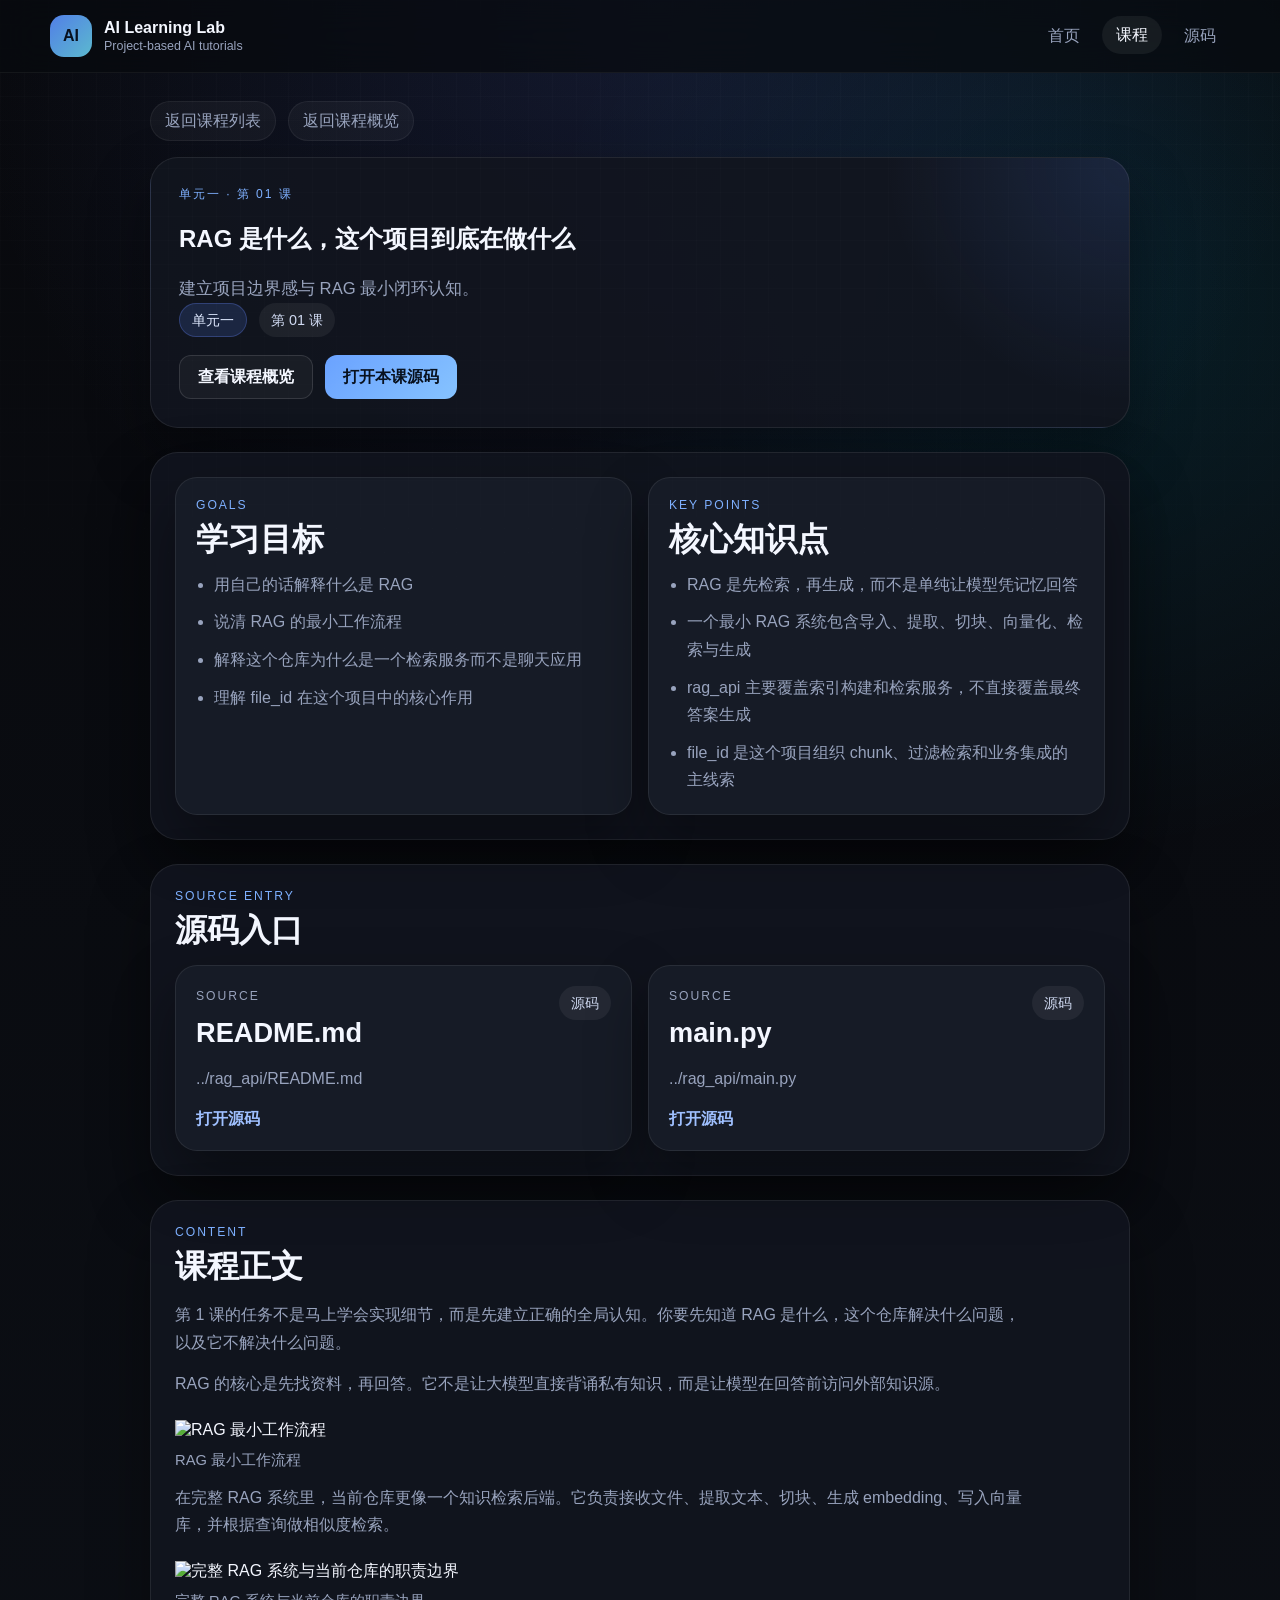
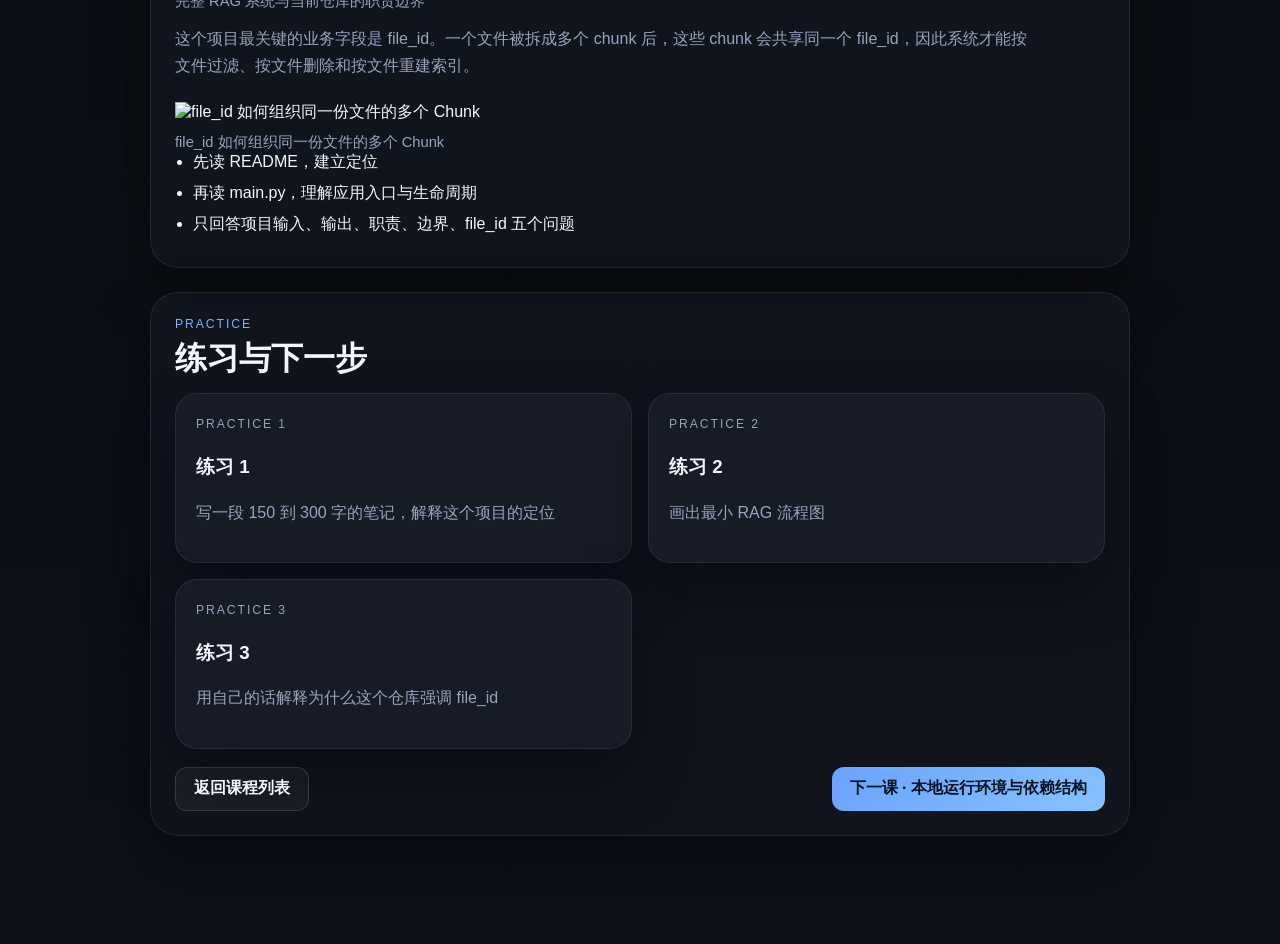
==== lesson-reader.html @ 33f9e63a "feat: split lesson overview and reader pages" ====
<!DOCTYPE html>
<html lang="zh-CN">
  <head>
    <meta charset="UTF-8" />
    <meta name="viewport" content="width=device-width, initial-scale=1.0" />
    <title>课程正文 | AI Learning Lab</title>
    <meta
      name="description"
      content="AI Learning Lab 正文页。专注阅读单节课程内容。"
    />
    <link rel="stylesheet" href="./styles.css" />
  </head>
  <body class="site-page lesson-reader-page">
    <header class="topbar">
      <div class="topbar-inner">
        <a class="brand" href="./index.html">
          <span class="brand-mark">AI</span>
          <span class="brand-text">
            <strong>AI Learning Lab</strong>
            <small>Project-based AI tutorials</small>
          </span>
        </a>
        <nav class="topnav" aria-label="Primary">
          <a href="./index.html">首页</a>
          <a href="./project-rag-api.html" class="is-active">课程</a>
          <a href="https://github.com/xiaoboRao/rag_api" target="_blank" rel="noreferrer">源码</a>
        </nav>
      </div>
    </header>

    <main class="site-shell reader-shell">
      <div class="reader-back-row">
        <a class="back-link" href="./project-rag-api.html">返回课程列表</a>
        <a class="back-link" href="./lesson.html?id=1" id="back-to-overview">返回课程概览</a>
      </div>

      <section class="reader-header">
        <div class="reader-header-copy">
          <p class="section-kicker" id="reader-kicker">课程正文</p>
          <h1 id="reader-title">加载中</h1>
          <p class="lesson-description" id="reader-description">正在准备正文内容。</p>

          <div class="lesson-meta-strip">
            <span class="badge badge-accent" id="reader-unit">单元一</span>
            <span class="badge badge-soft" id="reader-number">第 01 课</span>
          </div>

          <div class="reader-actions">
            <a class="button ghost" href="./lesson.html?id=1" id="reader-overview-link">查看课程概览</a>
            <a class="button primary" href="./project-rag-api.html" id="reader-source-link">打开源码入口</a>
          </div>
        </div>
      </section>

      <section class="portal-section summary-section">
        <div class="summary-columns">
          <article class="info-panel">
            <div class="section-heading compact">
              <div>
                <p class="section-kicker">Goals</p>
                <h2>学习目标</h2>
              </div>
            </div>
            <ul id="reader-goals-list" class="detail-list"></ul>
          </article>

          <article class="info-panel">
            <div class="section-heading compact">
              <div>
                <p class="section-kicker">Key Points</p>
                <h2>核心知识点</h2>
              </div>
            </div>
            <ul id="reader-points-list" class="detail-list"></ul>
          </article>
        </div>
      </section>

      <section class="portal-section">
        <div class="section-heading">
          <div>
            <p class="section-kicker">Source Entry</p>
            <h2>源码入口</h2>
          </div>
        </div>
        <div id="reader-reading-list" class="card-grid source-grid"></div>
      </section>

      <section class="portal-section reader-article-panel">
        <div class="section-heading">
          <div>
            <p class="section-kicker">Content</p>
            <h2>课程正文</h2>
          </div>
        </div>
        <div id="reader-article" class="lesson-article"></div>
      </section>

      <section class="portal-section">
        <div class="section-heading">
          <div>
            <p class="section-kicker">Practice</p>
            <h2>练习与下一步</h2>
          </div>
        </div>
        <div id="reader-action-list" class="card-grid practice-grid"></div>
        <div class="pager-row">
          <a id="reader-prev-lesson" class="button ghost" href="./project-rag-api.html">上一课</a>
          <a id="reader-next-lesson" class="button primary" href="./project-rag-api.html">下一课</a>
        </div>
      </section>
    </main>

    <script src="./course-data.js"></script>
    <script src="./lesson-reader.js"></script>
  </body>
</html>
---- styles.css ----
:root {
  --bg: #0a0c11;
  --bg-alt: #10141d;
  --panel: rgba(18, 21, 31, 0.92);
  --panel-strong: #161b26;
  --panel-soft: rgba(28, 33, 48, 0.9);
  --line: rgba(255, 255, 255, 0.08);
  --line-strong: rgba(104, 133, 255, 0.28);
  --text: #f4f7ff;
  --muted: #98a3bd;
  --accent: #5a8cff;
  --accent-strong: #7ca4ff;
  --accent-soft: rgba(90, 140, 255, 0.16);
  --green: #5ed09a;
  --shadow: 0 28px 60px rgba(0, 0, 0, 0.38);
  --radius-xl: 26px;
  --radius-lg: 20px;
  --radius-md: 16px;
  --font-sans: "Avenir Next", "PingFang SC", "Hiragino Sans GB", "Microsoft YaHei", sans-serif;
  --font-display: "Trebuchet MS", "Avenir Next", "PingFang SC", sans-serif;
}

* {
  box-sizing: border-box;
}

html {
  scroll-behavior: smooth;
}

body {
  margin: 0;
  min-height: 100vh;
  color: var(--text);
  background:
    radial-gradient(circle at top, rgba(71, 96, 198, 0.18), transparent 26%),
    radial-gradient(circle at 85% 12%, rgba(0, 211, 255, 0.1), transparent 22%),
    linear-gradient(180deg, #08090d 0%, #0d1118 100%);
  font-family: var(--font-sans);
}

body::before {
  content: "";
  position: fixed;
  inset: 0;
  pointer-events: none;
  background-image:
    linear-gradient(rgba(255, 255, 255, 0.018) 1px, transparent 1px),
    linear-gradient(90deg, rgba(255, 255, 255, 0.018) 1px, transparent 1px);
  background-size: 24px 24px;
  mask-image: linear-gradient(180deg, rgba(0, 0, 0, 0.8), transparent 92%);
}

a {
  color: inherit;
  text-decoration: none;
}

code {
  padding: 0.12rem 0.42rem;
  border-radius: 999px;
  background: rgba(255, 255, 255, 0.08);
  color: #d9e5ff;
  font-size: 0.92em;
}

img {
  max-width: 100%;
  display: block;
}

.site-shell {
  width: min(calc(100% - 32px), 1180px);
  margin: 0 auto 56px;
}

.topbar {
  position: sticky;
  top: 0;
  z-index: 40;
  backdrop-filter: blur(18px);
  background: rgba(8, 10, 15, 0.72);
  border-bottom: 1px solid rgba(255, 255, 255, 0.05);
}

.topbar-inner {
  width: min(calc(100% - 32px), 1180px);
  margin: 0 auto;
  min-height: 72px;
  display: flex;
  align-items: center;
  justify-content: space-between;
  gap: 16px;
}

.brand {
  display: inline-flex;
  align-items: center;
  gap: 12px;
}

.brand-mark {
  width: 42px;
  height: 42px;
  border-radius: 14px;
  display: grid;
  place-items: center;
  background: linear-gradient(135deg, rgba(90, 140, 255, 0.9), rgba(113, 230, 255, 0.8));
  color: #07101f;
  font-weight: 800;
}

.brand-text {
  display: grid;
  gap: 2px;
}

.brand-text strong,
.hero-panel h1,
.portal-card h3,
.section-heading h2,
.catalog-title,
.lesson-summary h1,
.source-card h3,
.info-panel h2 {
  font-family: var(--font-display);
}

.brand-text small {
  color: var(--muted);
  font-size: 0.78rem;
}

.topnav {
  display: inline-flex;
  align-items: center;
  gap: 8px;
}

.topnav a {
  min-height: 38px;
  padding: 0 14px;
  border-radius: 999px;
  display: inline-flex;
  align-items: center;
  color: var(--muted);
  transition: background-color 180ms ease, color 180ms ease, transform 180ms ease;
}

.topnav a:hover,
.topnav a.is-active {
  color: var(--text);
  background: rgba(255, 255, 255, 0.06);
  transform: translateY(-1px);
}

.hero-panel,
.portal-section,
.portal-card,
.catalog-item,
.info-panel,
.stat-card,
.source-card,
.practice-card,
.lesson-hero {
  border: 1px solid var(--line);
  background: var(--panel);
  box-shadow: var(--shadow);
}

.hero-panel {
  margin-top: 28px;
  padding: 30px;
  border-radius: 30px;
  display: grid;
  grid-template-columns: minmax(0, 1.1fr) 320px;
  gap: 24px;
  position: relative;
  overflow: hidden;
}

.hero-panel::after,
.lesson-hero::after {
  content: "";
  position: absolute;
  inset: auto -12% -42% auto;
  width: 280px;
  height: 280px;
  border-radius: 50%;
  background: radial-gradient(circle, rgba(90, 140, 255, 0.24), transparent 70%);
  pointer-events: none;
}

.hero-copy {
  position: relative;
  z-index: 1;
}

.hero-kicker,
.section-kicker {
  margin: 0 0 10px;
  font-size: 0.76rem;
  letter-spacing: 0.16em;
  text-transform: uppercase;
  color: #7eb0ff;
}

.hero-panel h1,
.lesson-summary h1 {
  margin: 0;
  line-height: 1.02;
}

.hero-panel h1 {
  font-size: clamp(2.6rem, 6vw, 4.8rem);
  max-width: 720px;
}

.hero-lead,
.section-note,
.portal-card p,
.catalog-item p,
.source-card p,
.lesson-description,
.detail-list li,
.lesson-article p,
.practice-card p {
  color: var(--muted);
  line-height: 1.72;
}

.hero-lead,
.lesson-description {
  margin: 16px 0 0;
  max-width: 720px;
  font-size: 1.04rem;
}

.hero-actions,
.lesson-action-row,
.pager-row,
.tag-row,
.chip-row,
.lesson-meta-strip {
  display: flex;
  flex-wrap: wrap;
  gap: 12px;
}

.hero-actions {
  margin-top: 26px;
}

.button {
  min-height: 44px;
  padding: 0 18px;
  border-radius: 12px;
  display: inline-flex;
  align-items: center;
  justify-content: center;
  font-weight: 600;
  transition: transform 180ms ease, background-color 180ms ease, border-color 180ms ease;
}

.button:hover {
  transform: translateY(-2px);
}

.button.primary {
  color: #08111f;
  background: linear-gradient(135deg, #6aa2ff, #86c3ff);
}

.button.ghost {
  color: var(--text);
  border: 1px solid rgba(255, 255, 255, 0.12);
  background: rgba(255, 255, 255, 0.04);
}

.hero-preview,
.lesson-poster {
  min-height: 260px;
  border-radius: 24px;
  border: 1px solid rgba(255, 255, 255, 0.08);
  background:
    radial-gradient(circle at 24% 18%, rgba(126, 176, 255, 0.38), transparent 24%),
    linear-gradient(180deg, rgba(16, 21, 33, 0.95), rgba(11, 14, 22, 0.98));
  position: relative;
  overflow: hidden;
}

.preview-grid {
  position: absolute;
  inset: 18px;
  display: grid;
  grid-template-columns: repeat(3, 1fr);
  gap: 12px;
}

.preview-grid span,
.lesson-poster-art::before,
.lesson-poster-art::after {
  border-radius: 18px;
  background: linear-gradient(180deg, rgba(90, 140, 255, 0.2), rgba(255, 255, 255, 0.03));
  border: 1px solid rgba(255, 255, 255, 0.08);
}

.preview-grid span:nth-child(1) {
  grid-row: span 2;
}

.preview-grid span:nth-child(4) {
  grid-column: span 2;
}

.chip-row {
  margin: 18px 0 28px;
}

.chip,
.badge,
.tag {
  display: inline-flex;
  align-items: center;
  min-height: 34px;
  padding: 0 12px;
  border-radius: 999px;
  font-size: 0.9rem;
}

.chip {
  color: var(--muted);
  background: rgba(255, 255, 255, 0.04);
  border: 1px solid rgba(255, 255, 255, 0.06);
}

.chip.is-selected,
.badge-accent {
  color: #dfe9ff;
  background: var(--accent-soft);
  border: 1px solid var(--line-strong);
}

.badge-soft,
.tag {
  color: #d0daf2;
  background: rgba(255, 255, 255, 0.06);
}

.portal-section {
  padding: 24px;
  border-radius: 28px;
  margin-bottom: 24px;
}

.section-heading {
  margin-bottom: 18px;
  display: flex;
  justify-content: space-between;
  gap: 16px;
  align-items: end;
}

.section-heading.compact {
  margin-bottom: 14px;
}

.section-heading h2,
.info-panel h2 {
  margin: 0;
  font-size: clamp(1.5rem, 3vw, 2rem);
  line-height: 1.08;
}

.card-grid {
  display: grid;
  gap: 16px;
}

.home-project-grid {
  grid-template-columns: minmax(0, 1fr);
}

.units-grid {
  grid-template-columns: repeat(2, minmax(0, 1fr));
}

.source-grid,
.practice-grid {
  grid-template-columns: repeat(2, minmax(0, 1fr));
}

.portal-card,
.source-card,
.practice-card,
.info-panel,
.catalog-item {
  border-radius: 22px;
  transition: transform 180ms ease, border-color 180ms ease, background-color 180ms ease;
}

.portal-card:hover,
.source-card:hover,
.practice-card:hover,
.catalog-item:hover {
  transform: translateY(-3px);
  border-color: rgba(126, 176, 255, 0.26);
}

.featured-project {
  display: grid;
  grid-template-columns: 300px minmax(0, 1fr);
  gap: 22px;
  padding: 22px;
}

.card-cover {
  min-height: 240px;
  border-radius: 20px;
  border: 1px solid rgba(255, 255, 255, 0.06);
  position: relative;
  overflow: hidden;
}

.rag-cover {
  background:
    radial-gradient(circle at 18% 22%, rgba(106, 162, 255, 0.6), transparent 24%),
    radial-gradient(circle at 78% 72%, rgba(94, 208, 154, 0.2), transparent 24%),
    linear-gradient(160deg, #0b1120 0%, #16192a 60%, #0f1017 100%);
}

.cover-orbit {
  position: absolute;
  inset: 18px;
  border-radius: 50%;
  border: 1px solid rgba(126, 176, 255, 0.24);
}

.orbit-b {
  inset: 48px;
}

.cover-glow {
  position: absolute;
  inset: auto 18% 18% auto;
  width: 120px;
  height: 120px;
  border-radius: 50%;
  background: radial-gradient(circle, rgba(126, 176, 255, 0.32), transparent 70%);
}

.card-body {
  display: grid;
  align-content: start;
  gap: 14px;
}

.card-meta {
  display: flex;
  justify-content: space-between;
  gap: 12px;
  align-items: center;
}

.meta-text {
  color: var(--muted);
  font-size: 0.92rem;
}

.portal-card h3,
.source-card h3 {
  margin: 0;
  font-size: 1.7rem;
}

.card-link {
  color: #9fc0ff;
  font-weight: 600;
}

.back-link {
  display: inline-flex;
  min-height: 40px;
  align-items: center;
  padding: 0 14px;
  margin: 28px 0 16px;
  border-radius: 999px;
  color: var(--muted);
  background: rgba(255, 255, 255, 0.04);
  border: 1px solid rgba(255, 255, 255, 0.06);
}

.project-hero {
  grid-template-columns: minmax(0, 1fr) 280px;
}

.project-stats {
  display: grid;
  gap: 14px;
}

.stat-card {
  padding: 20px;
  border-radius: 20px;
  background: var(--panel-soft);
}

.stat-card strong {
  display: block;
  font-size: 2.2rem;
  font-family: var(--font-display);
}

.stat-card span {
  color: var(--muted);
}

.unit-card {
  padding: 20px;
}

.unit-top {
  display: flex;
  gap: 14px;
  align-items: start;
  margin-bottom: 14px;
}

.unit-index,
.catalog-index {
  width: 52px;
  height: 52px;
  border-radius: 16px;
  display: grid;
  place-items: center;
  color: #dfe9ff;
  background: linear-gradient(135deg, rgba(90, 140, 255, 0.3), rgba(90, 140, 255, 0.08));
  border: 1px solid rgba(126, 176, 255, 0.24);
  flex: none;
  font-weight: 700;
}

.unit-card h3,
.catalog-title {
  margin: 0 0 6px;
  font-size: 1.12rem;
}

.catalog-list {
  display: grid;
  gap: 12px;
}

.catalog-item {
  padding: 18px 20px;
  display: flex;
  justify-content: space-between;
  gap: 16px;
  align-items: center;
  background: var(--panel-strong);
}

.catalog-main {
  min-width: 0;
  display: flex;
  gap: 14px;
  align-items: start;
}

.catalog-copy {
  min-width: 0;
}

.catalog-copy p {
  margin: 0;
}

.catalog-meta {
  margin-top: 10px;
  display: flex;
  flex-wrap: wrap;
  gap: 8px;
}

.catalog-item.is-current {
  border-color: rgba(126, 176, 255, 0.34);
  background:
    linear-gradient(90deg, rgba(90, 140, 255, 0.14), transparent 34%),
    var(--panel-strong);
}

.catalog-action {
  color: #cfe0ff;
  white-space: nowrap;
  font-weight: 600;
}

.source-card,
.practice-card,
.info-panel {
  padding: 20px;
  background: var(--panel-strong);
}

.source-card-header {
  display: flex;
  justify-content: space-between;
  gap: 12px;
  align-items: start;
  margin-bottom: 12px;
}

.text-link {
  color: #9fc0ff;
  font-weight: 600;
}

.lesson-shell {
  padding-bottom: 28px;
}

.reader-shell {
  max-width: 980px;
  padding-bottom: 28px;
}

.reader-back-row {
  display: flex;
  flex-wrap: wrap;
  gap: 12px;
}

.lesson-hero {
  padding: 24px;
  border-radius: 28px;
  display: grid;
  grid-template-columns: 320px minmax(0, 1fr);
  gap: 24px;
  position: relative;
  overflow: hidden;
  margin-bottom: 24px;
}

.reader-header {
  padding: 28px;
  border-radius: 28px;
  border: 1px solid var(--line);
  background:
    radial-gradient(circle at top right, rgba(90, 140, 255, 0.14), transparent 24%),
    var(--panel);
  box-shadow: var(--shadow);
  margin-bottom: 24px;
}

.reader-header-copy {
  max-width: 780px;
}

.reader-actions {
  display: flex;
  flex-wrap: wrap;
  gap: 12px;
  margin-top: 18px;
}

.reader-article-panel {
  padding-bottom: 32px;
}

.lesson-poster {
  min-height: 280px;
}

.lesson-poster-art {
  position: absolute;
  inset: 0;
  background:
    radial-gradient(circle at 18% 18%, rgba(126, 176, 255, 0.38), transparent 22%),
    radial-gradient(circle at 78% 24%, rgba(255, 255, 255, 0.14), transparent 12%),
    radial-gradient(circle at 68% 72%, rgba(94, 208, 154, 0.16), transparent 22%),
    linear-gradient(160deg, #0d1121 0%, #171c2d 70%, #0c0e17 100%);
}

.lesson-poster-art::before,
.lesson-poster-art::after {
  content: "";
  position: absolute;
}

.lesson-poster-art::before {
  inset: 20px;
  border-radius: 22px;
  box-shadow: inset 0 0 0 1px rgba(255, 255, 255, 0.08);
}

.lesson-poster-art::after {
  inset: auto 28px 24px auto;
  width: 116px;
  height: 116px;
  border-radius: 50%;
  background: radial-gradient(circle, rgba(126, 176, 255, 0.26), transparent 68%);
}

.lesson-summary {
  position: relative;
  z-index: 1;
  display: grid;
  align-content: center;
  gap: 16px;
}

.lesson-summary h1 {
  font-size: clamp(2rem, 4vw, 3rem);
}

.summary-columns {
  display: grid;
  grid-template-columns: repeat(2, minmax(0, 1fr));
  gap: 16px;
}

.detail-list,
.lesson-article ul {
  margin: 0;
  padding-left: 18px;
}

.detail-list li + li,
.lesson-article li + li {
  margin-top: 10px;
}

.lesson-catalog .catalog-item {
  align-items: start;
}

.lesson-article {
  max-width: 860px;
}

.lesson-article > *:first-child {
  margin-top: 0;
}

.lesson-article h1,
.lesson-article h2,
.lesson-article h3 {
  font-family: var(--font-display);
  line-height: 1.18;
}

.lesson-article h2 {
  margin-top: 30px;
  font-size: 1.8rem;
}

.lesson-article h3 {
  margin-top: 24px;
  font-size: 1.28rem;
}

.lesson-article p {
  margin: 14px 0 0;
}

.lesson-article pre {
  overflow: auto;
  padding: 16px;
  border-radius: 16px;
  background: #0d1017;
  border: 1px solid rgba(255, 255, 255, 0.08);
}

.lesson-article blockquote {
  margin: 18px 0 0;
  padding: 14px 16px;
  border-left: 3px solid rgba(126, 176, 255, 0.48);
  background: rgba(255, 255, 255, 0.03);
  color: #c8d5f0;
}

.lesson-article figure {
  margin: 22px 0 0;
  display: grid;
  gap: 10px;
}

.lesson-article figcaption {
  color: var(--muted);
  font-size: 0.92rem;
}

.pager-row {
  margin-top: 18px;
  justify-content: space-between;
}

@media (max-width: 980px) {
  .hero-panel,
  .project-hero,
  .featured-project,
  .lesson-hero,
  .reader-header,
  .summary-columns {
    grid-template-columns: 1fr;
  }

  .units-grid,
  .source-grid,
  .practice-grid {
    grid-template-columns: 1fr;
  }

  .section-heading {
    align-items: start;
    flex-direction: column;
  }
}

@media (max-width: 720px) {
  .topbar-inner,
  .site-shell {
    width: min(calc(100% - 24px), 1180px);
  }

  .topbar-inner {
    min-height: 64px;
  }

  .brand-text small,
  .topnav {
    display: none;
  }

  .hero-panel,
  .portal-section,
  .lesson-hero,
  .reader-header {
    padding: 20px;
    border-radius: 22px;
  }

  .hero-panel h1 {
    font-size: 2.4rem;
  }

  .catalog-item,
  .catalog-main {
    flex-direction: column;
    align-items: start;
  }

  .catalog-action {
    padding-left: 66px;
  }
}
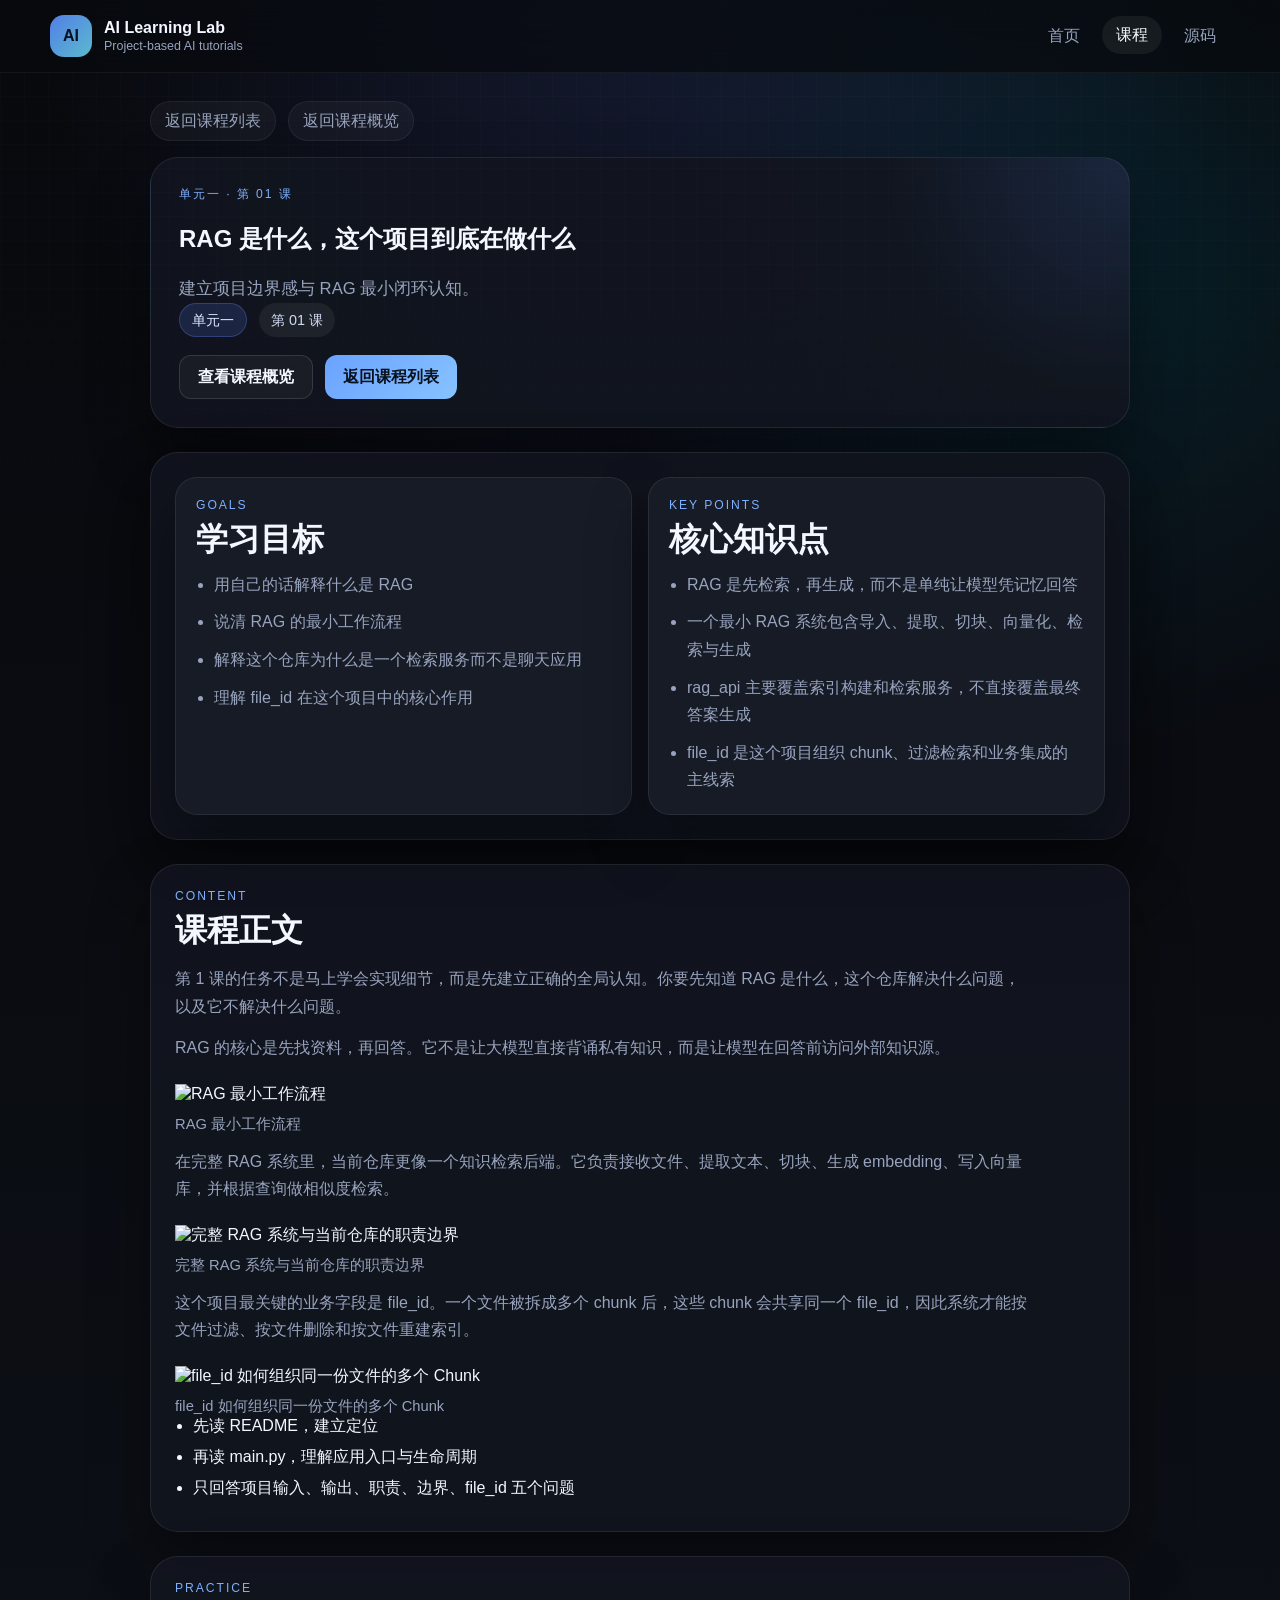
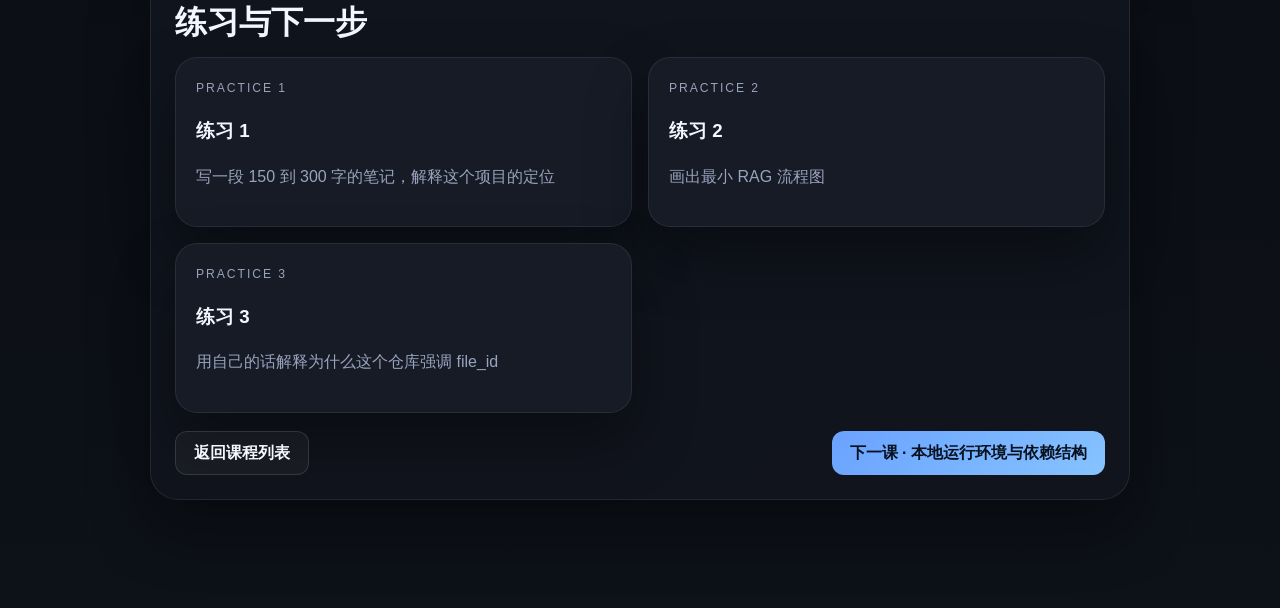
==== commit 366160bd: "refactor: remove source map cards" ====
--- a/lesson-reader.html
+++ b/lesson-reader.html
@@ -47,7 +47,7 @@
 
           <div class="reader-actions">
             <a class="button ghost" href="./lesson.html?id=1" id="reader-overview-link">查看课程概览</a>
-            <a class="button primary" href="./project-rag-api.html" id="reader-source-link">打开源码入口</a>
+            <a class="button primary" href="./project-rag-api.html">返回课程列表</a>
           </div>
         </div>
       </section>
@@ -74,16 +74,6 @@
             <ul id="reader-points-list" class="detail-list"></ul>
           </article>
         </div>
-      </section>
-
-      <section class="portal-section">
-        <div class="section-heading">
-          <div>
-            <p class="section-kicker">Source Entry</p>
-            <h2>源码入口</h2>
-          </div>
-        </div>
-        <div id="reader-reading-list" class="card-grid source-grid"></div>
       </section>
 
       <section class="portal-section reader-article-panel">
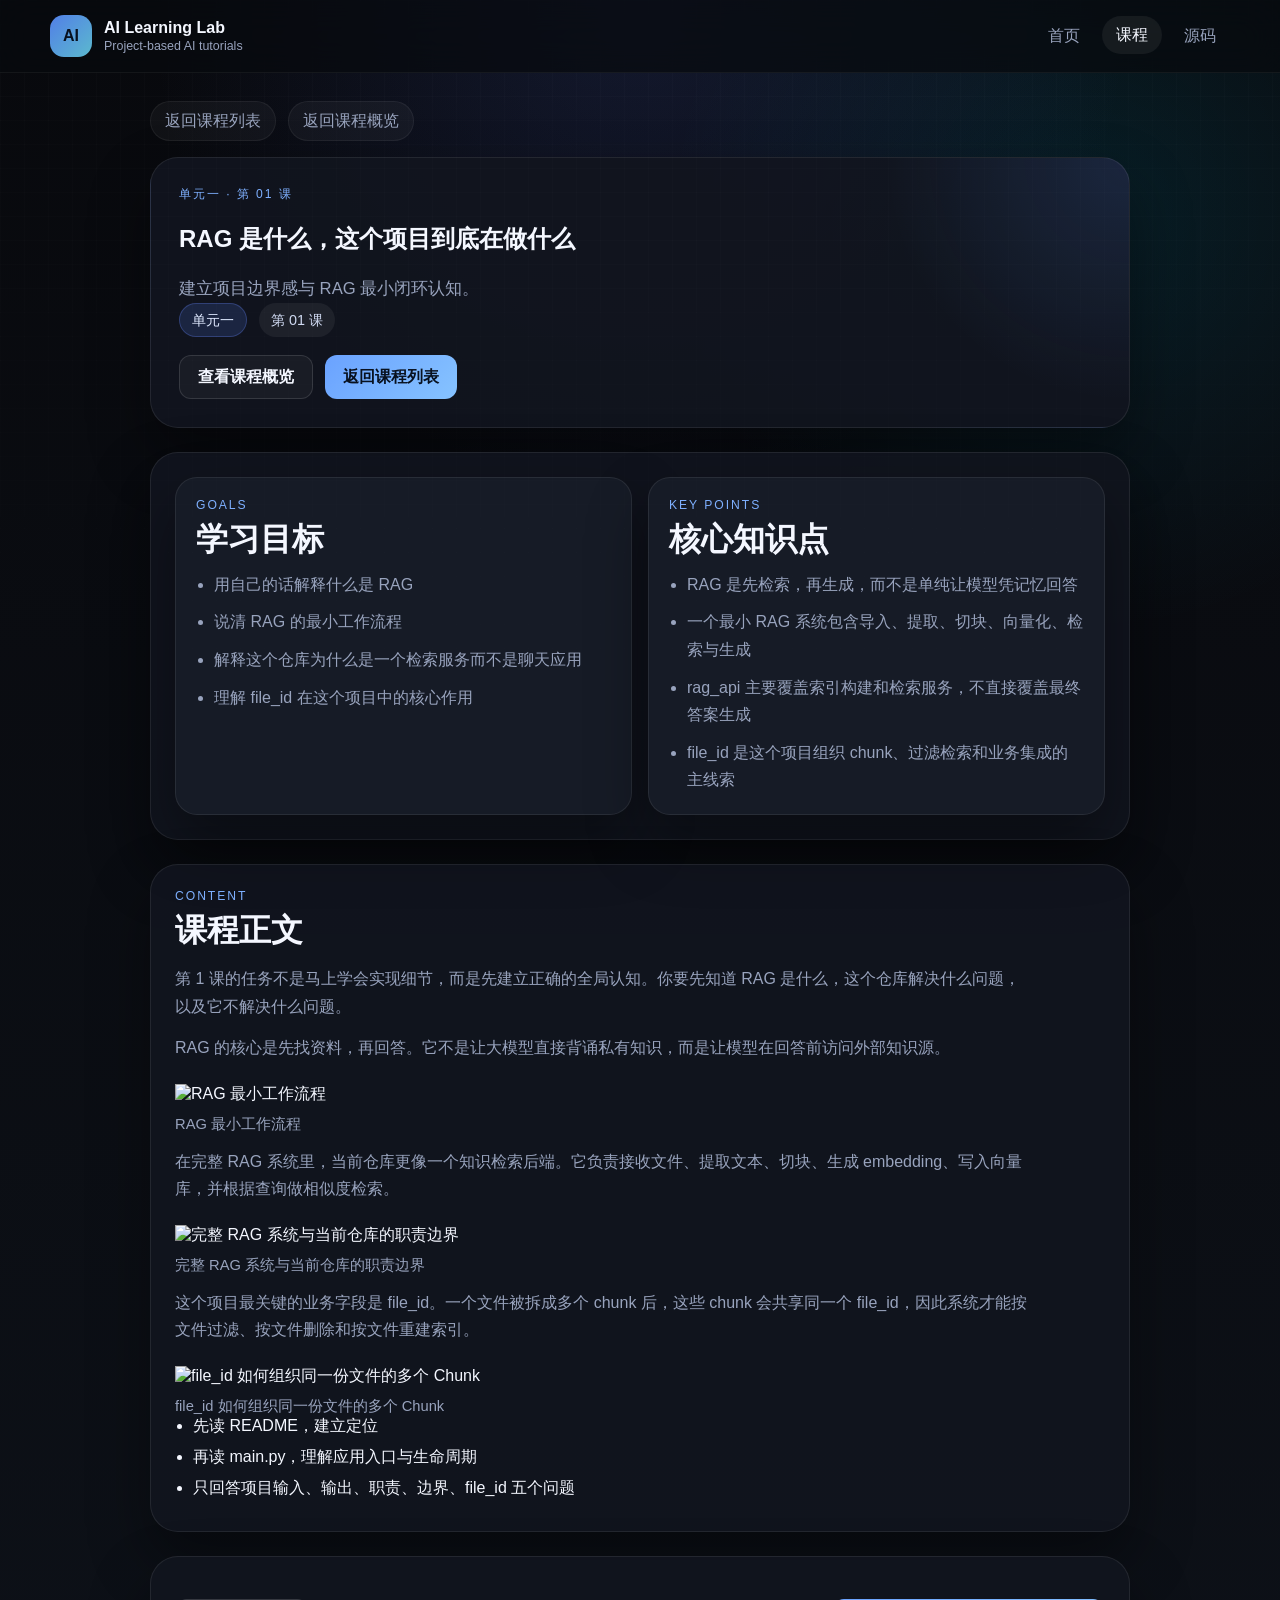
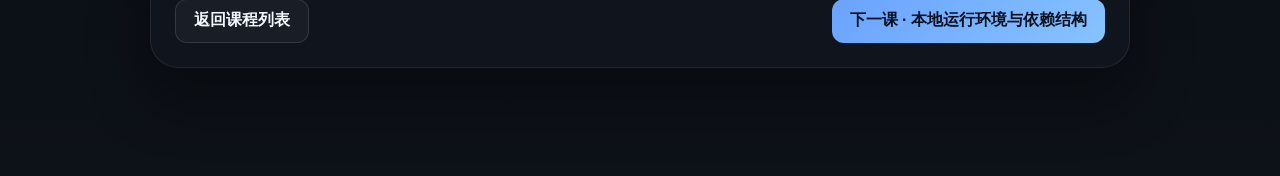
==== commit 0128e587: "refactor: simplify lesson reader footer" ====
--- a/lesson-reader.html
+++ b/lesson-reader.html
@@ -87,13 +87,6 @@
       </section>
 
       <section class="portal-section">
-        <div class="section-heading">
-          <div>
-            <p class="section-kicker">Practice</p>
-            <h2>练习与下一步</h2>
-          </div>
-        </div>
-        <div id="reader-action-list" class="card-grid practice-grid"></div>
         <div class="pager-row">
           <a id="reader-prev-lesson" class="button ghost" href="./project-rag-api.html">上一课</a>
           <a id="reader-next-lesson" class="button primary" href="./project-rag-api.html">下一课</a>
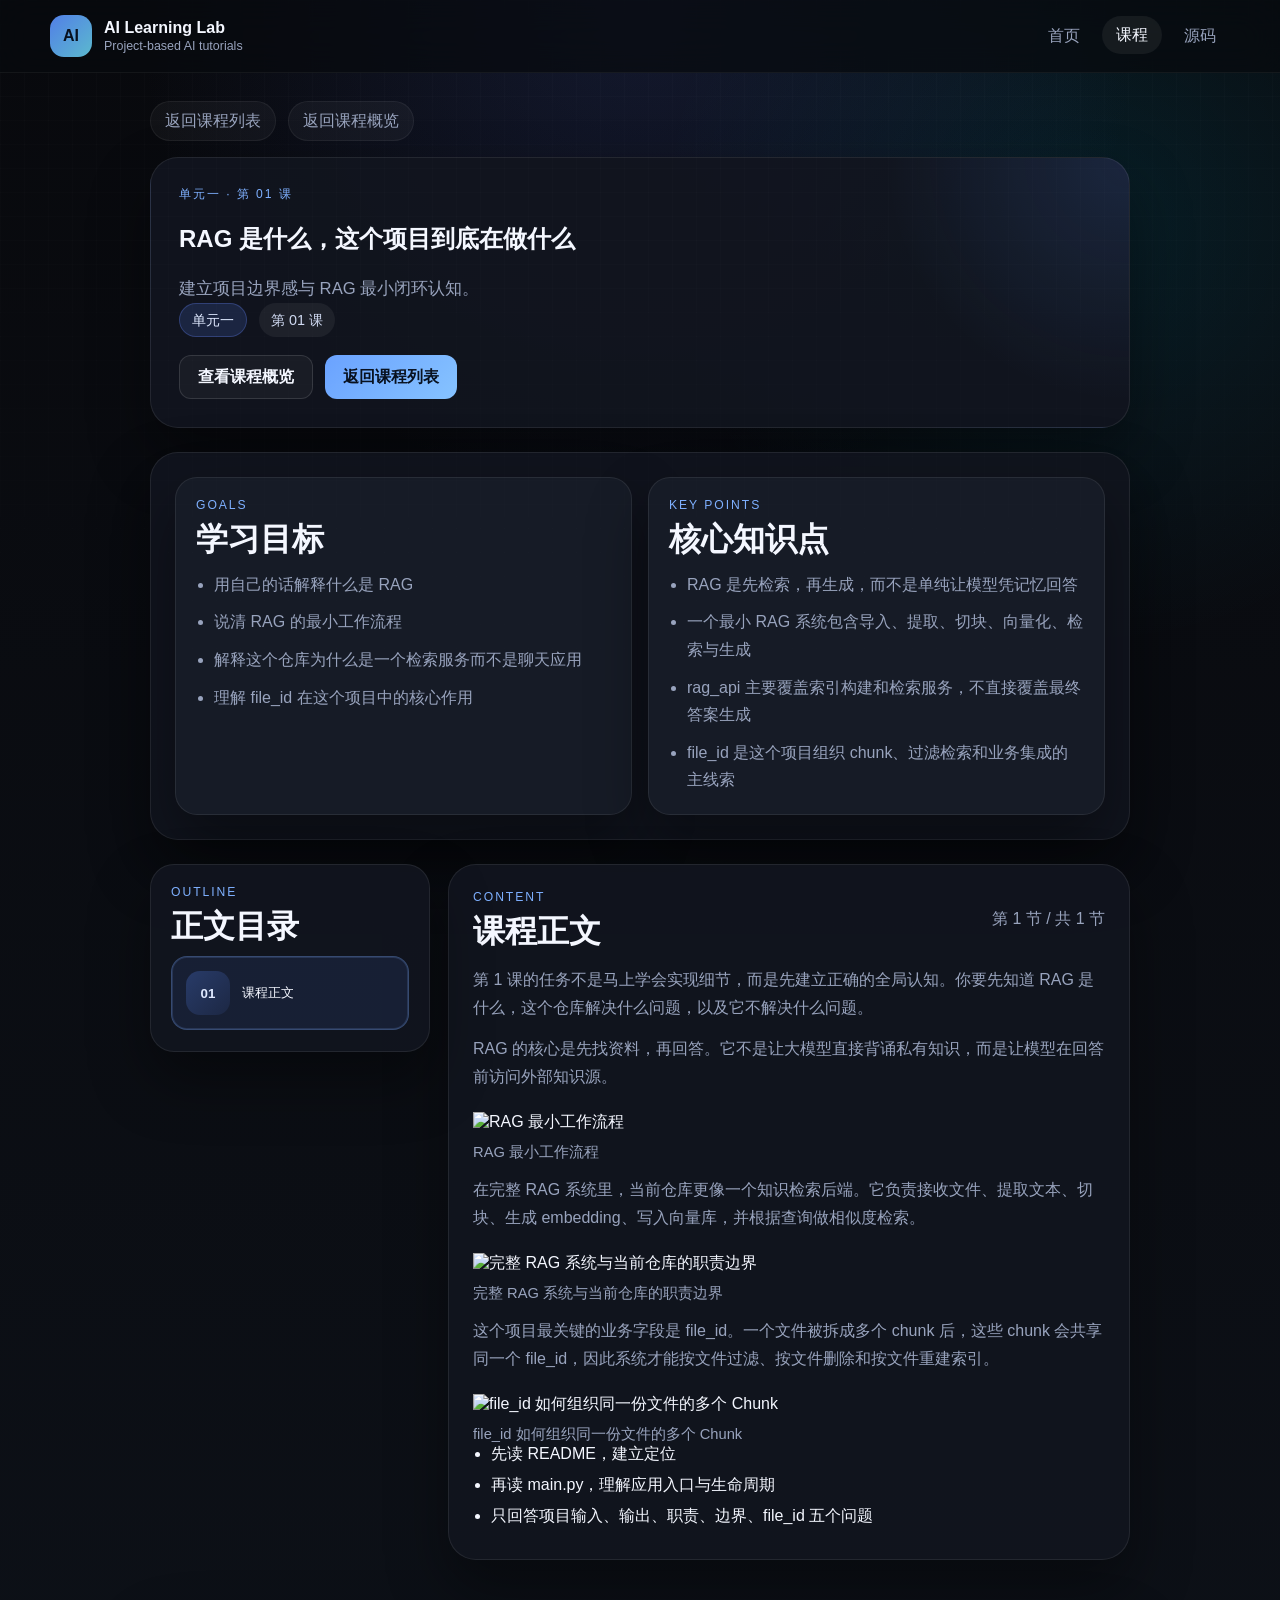
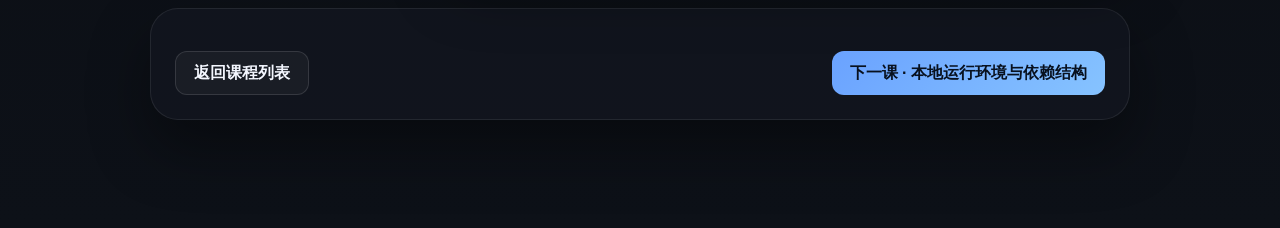
==== commit 3f46a13d: "feat: add sectional reader navigation" ====
--- a/lesson-reader.html
+++ b/lesson-reader.html
@@ -76,14 +76,27 @@
         </div>
       </section>
 
-      <section class="portal-section reader-article-panel">
-        <div class="section-heading">
-          <div>
-            <p class="section-kicker">Content</p>
-            <h2>课程正文</h2>
+      <section class="reader-content-layout">
+        <aside class="reader-outline-card">
+          <div class="section-heading compact">
+            <div>
+              <p class="section-kicker">Outline</p>
+              <h2>正文目录</h2>
+            </div>
           </div>
-        </div>
-        <div id="reader-article" class="lesson-article"></div>
+          <div id="reader-section-list" class="reader-section-list"></div>
+        </aside>
+
+        <section class="portal-section reader-article-panel" id="reader-content-panel">
+          <div class="section-heading">
+            <div>
+              <p class="section-kicker">Content</p>
+              <h2 id="reader-section-title">课程正文</h2>
+            </div>
+            <p class="section-note" id="reader-section-progress">第 1 节</p>
+          </div>
+          <div id="reader-article" class="lesson-article"></div>
+        </section>
       </section>
 
       <section class="portal-section">
--- a/styles.css
+++ b/styles.css
@@ -656,6 +656,71 @@
   max-width: 780px;
 }
 
+.reader-content-layout {
+  display: grid;
+  grid-template-columns: 280px minmax(0, 1fr);
+  gap: 18px;
+  align-items: start;
+  margin-bottom: 24px;
+}
+
+.reader-outline-card {
+  position: sticky;
+  top: 92px;
+  padding: 20px;
+  border-radius: 24px;
+  border: 1px solid var(--line);
+  background: var(--panel);
+  box-shadow: var(--shadow);
+}
+
+.reader-section-list {
+  display: grid;
+  gap: 10px;
+}
+
+.reader-section-item {
+  width: 100%;
+  padding: 14px;
+  border: 1px solid rgba(255, 255, 255, 0.06);
+  border-radius: 16px;
+  background: rgba(255, 255, 255, 0.03);
+  color: var(--text);
+  display: grid;
+  grid-template-columns: 44px minmax(0, 1fr);
+  gap: 12px;
+  text-align: left;
+  cursor: pointer;
+  transition: transform 180ms ease, border-color 180ms ease, background-color 180ms ease;
+}
+
+.reader-section-item:hover,
+.reader-section-item.is-active {
+  transform: translateY(-1px);
+  border-color: rgba(126, 176, 255, 0.3);
+  background: rgba(90, 140, 255, 0.1);
+}
+
+.reader-section-item.is-active {
+  box-shadow: inset 0 0 0 1px rgba(126, 176, 255, 0.16);
+}
+
+.reader-section-index {
+  width: 44px;
+  height: 44px;
+  border-radius: 14px;
+  display: grid;
+  place-items: center;
+  font-weight: 700;
+  color: #dfe9ff;
+  background: linear-gradient(135deg, rgba(90, 140, 255, 0.26), rgba(90, 140, 255, 0.08));
+}
+
+.reader-section-name {
+  align-self: center;
+  line-height: 1.5;
+}
+
 .reader-actions {
   display: flex;
   flex-wrap: wrap;
@@ -801,6 +866,7 @@
   .featured-project,
   .lesson-hero,
   .reader-header,
+  .reader-content-layout,
   .summary-columns {
     grid-template-columns: 1fr;
   }
